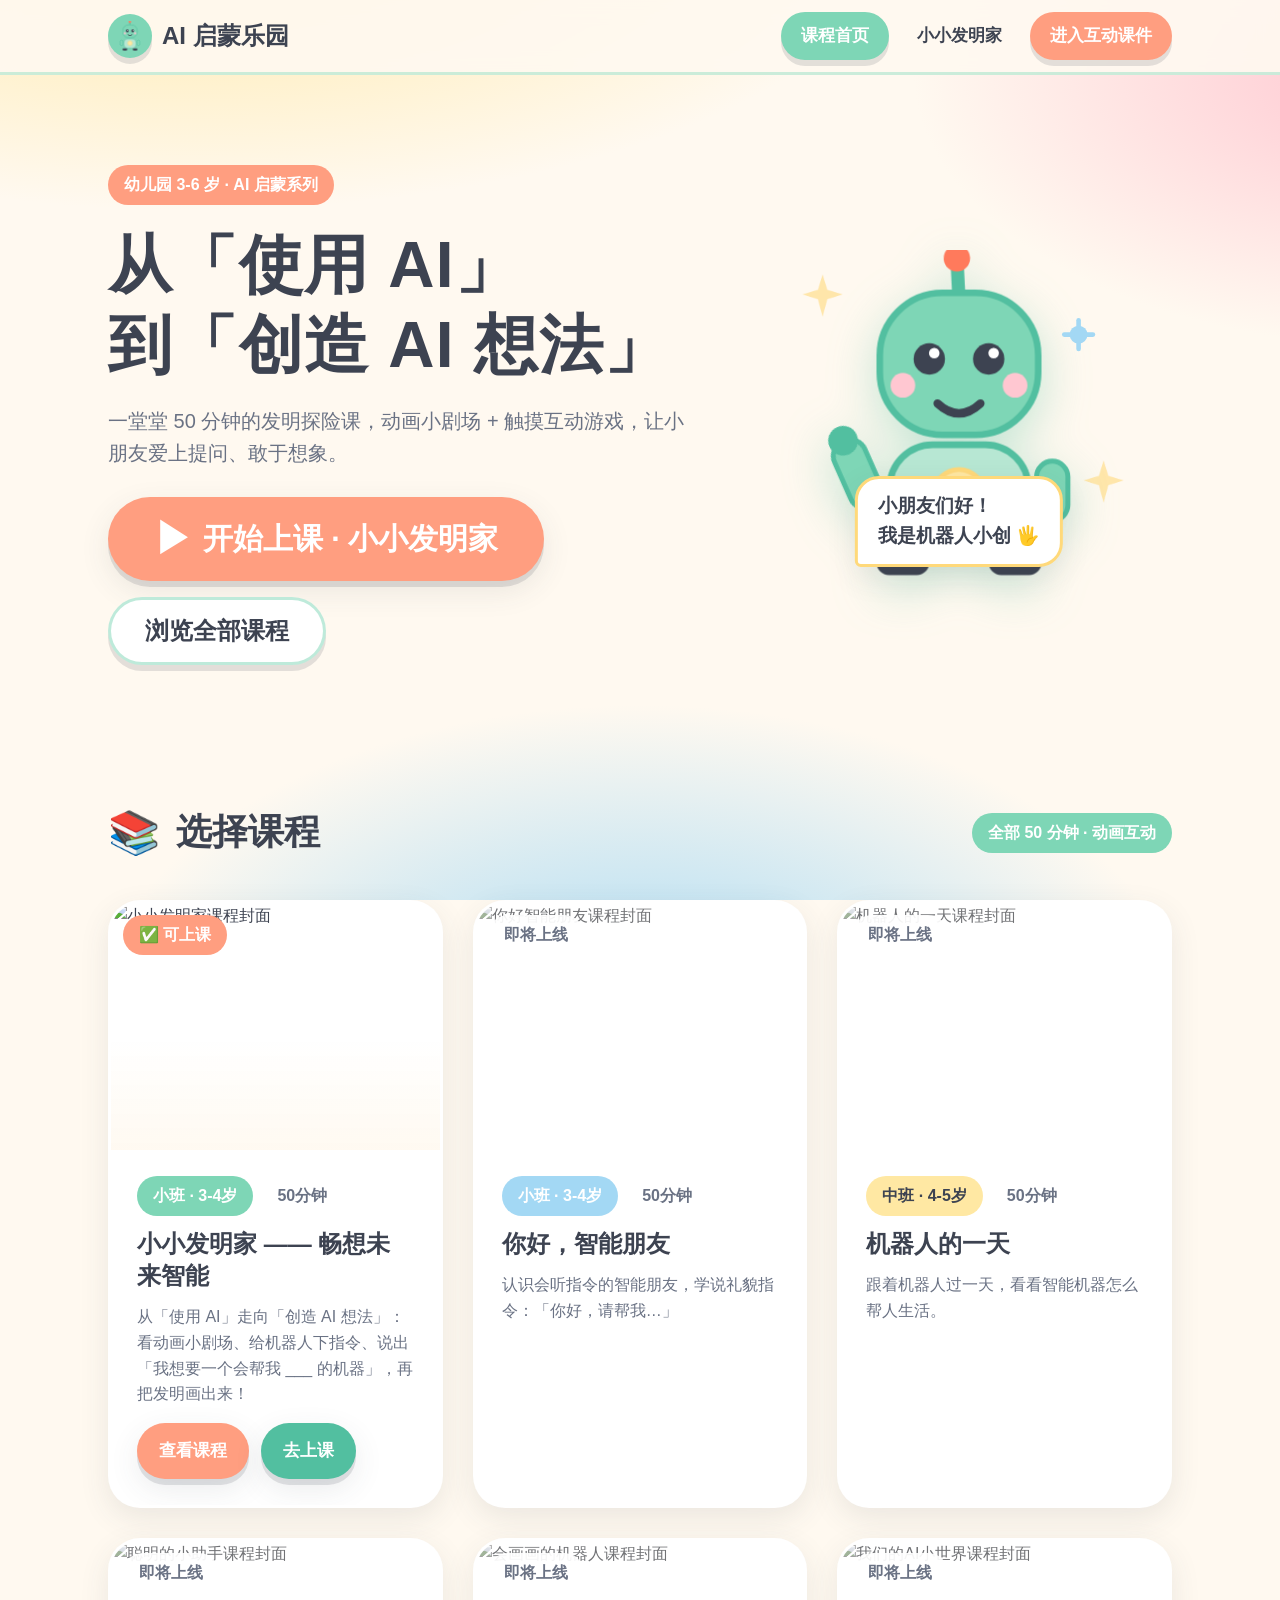
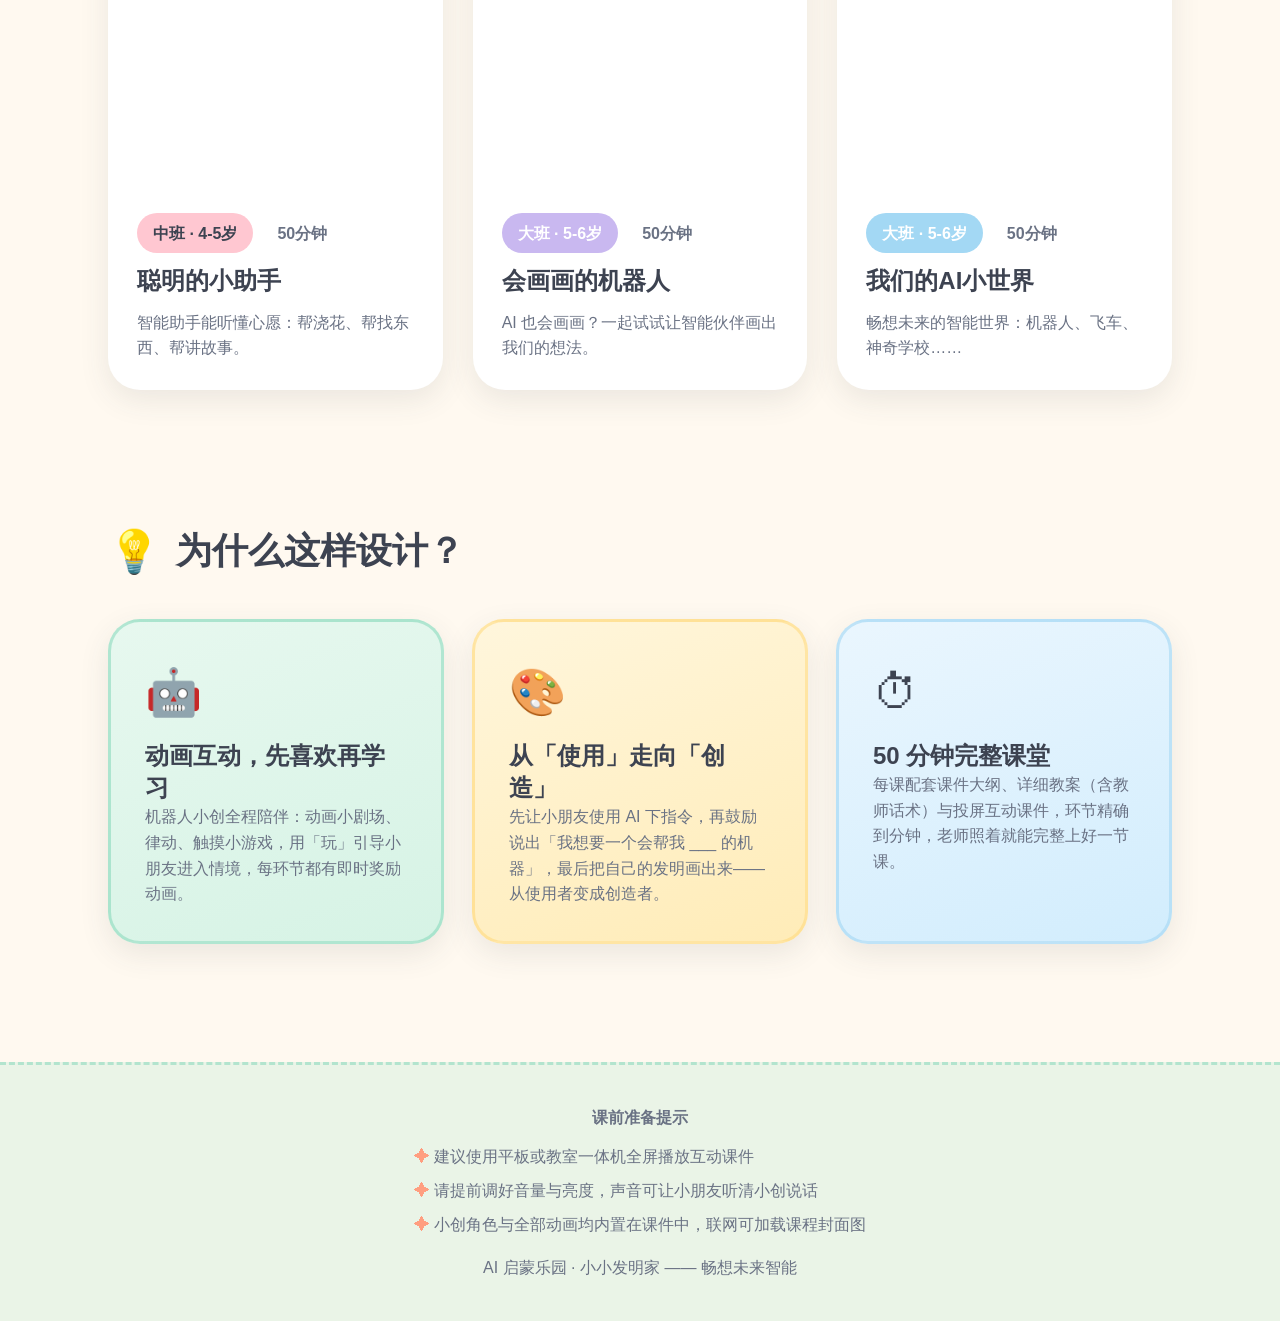
==== index.html @ d5af6b04 "deploy: AI kindergarten courseware website" ====
<!DOCTYPE html>
<html lang="zh-CN">
<head>
<meta charset="UTF-8">
<meta name="viewport" content="width=device-width, initial-scale=1.0, maximum-scale=1.0, user-scalable=no, viewport-fit=cover">
<title>AI 启蒙乐园 · 幼儿园AI启蒙课程平台</title>
<link rel="stylesheet" href="css/base.css">
<link rel="stylesheet" href="css/index.css">
</head>
<body>

<header class="site-nav">
  <div class="nav-inner">
    <a class="brand" href="index.html" aria-label="AI启蒙乐园首页">
      <span class="brand-logo">
        <svg width="30" height="30" viewBox="0 0 200 200" aria-hidden="true">
          <use href="svg/xiaochuang.svg#xc-happy"></use>
        </svg>
      </span>
      <span>AI 启蒙乐园</span>
    </a>
    <nav class="nav-links">
      <a class="nav-link is-active" href="index.html">课程首页</a>
      <a class="nav-link" href="courses/xiaoxiaofamingjia/index.html">小小发明家</a>
      <a class="nav-link nav-cta" href="courses/xiaoxiaofamingjia/classroom.html">进入互动课件</a>
    </nav>
  </div>
</header>

<main>

  <!-- ================= Hero ================= -->
  <section class="hero">
    <div class="page-shell hero-inner">
      <div class="hero-copy">
        <span class="badge badge--coral anim-rise" style="animation-delay:.05s">幼儿园 3-6 岁 · AI 启蒙系列</span>
        <h1 class="hero-title anim-rise" style="animation-delay:.12s">从「使用 AI」<br>到「创造 AI 想法」</h1>
        <p class="lead anim-rise" style="animation-delay:.2s">一堂堂 50 分钟的发明探险课，动画小剧场 + 触摸互动游戏，让小朋友爱上提问、敢于想象。</p>
        <div class="hero-actions anim-rise" style="animation-delay:.28s">
          <a class="btn btn--coral btn--lg" href="courses/xiaoxiaofamingjia/classroom.html">
            <span class="btn-icon">▶</span> 开始上课 · 小小发明家
          </a>
          <a class="btn btn--ghost" href="#courses">浏览全部课程</a>
        </div>
      </div>
      <div class="hero-mascot anim-rise" style="animation-delay:.18s" aria-hidden="true">
        <svg class="mascot-robot" viewBox="0 0 200 200" width="100%" height="100%">
          <use href="svg/xiaochuang.svg#xc-waving"></use>
        </svg>
        <svg class="deco deco--star1" viewBox="0 0 40 40"><use href="svg/xiaochuang.svg#star-spark"></use></svg>
        <svg class="deco deco--star2" viewBox="0 0 40 40"><use href="svg/xiaochuang.svg#star-spark"></use></svg>
        <svg class="deco deco--gear" viewBox="0 0 40 40" aria-hidden="true">
          <g fill="#A3D8F4">
            <circle cx="20" cy="20" r="7"/>
            <rect x="18.2" y="7" width="3.6" height="10" rx="1.8"/>
            <rect x="18.2" y="23" width="3.6" height="10" rx="1.8"/>
            <rect x="7" y="18.2" width="10" height="3.6" rx="1.8"/>
            <rect x="23" y="18.2" width="10" height="3.6" rx="1.8"/>
          </g>
        </svg>
        <div class="speech-bubble">小朋友们好！<br>我是机器人小创 🖐</div>
      </div>
    </div>
  </section>

  <!-- ================= 课程列表 ================= -->
  <section class="section" id="courses">
    <div class="page-shell">
      <div class="sec-head">
        <span class="sec-emoji">📚</span>
        <h2 class="sec-title">选择课程</h2>
        <span class="badge badge--mint">全部 50 分钟 · 动画互动</span>
      </div>

      <div class="course-grid">

        <!-- 小小发明家 · 可上课 -->
        <article class="course-card course-card--live">
          <div class="course-cover">
            <img src="https://trae-api-cn.mchost.guru/api/ide/v1/text_to_image?prompt=Cute%20robot%20inventor%20with%20antenna%20and%20wrench%20holding%20a%20glowing%20lightbulb%20cheerful%20smile%20flat%20vector%20illustration%20for%20kindergarten%20mint%20green%20and%20butter%20yellow%20macaron%20colors%20clean%20white%20background%20sticker%20style&image_size=landscape_4_3"
                 alt="小小发明家课程封面" loading="lazy">
            <span class="badge badge--live">✅ 可上课</span>
          </div>
          <div class="course-body">
            <div class="course-tags">
              <span class="badge badge--mint">小班 · 3-4岁</span>
              <span class="badge badge--ghost">50分钟</span>
            </div>
            <h3 class="card-title">小小发明家 —— 畅想未来智能</h3>
            <p class="course-desc">从「使用 AI」走向「创造 AI 想法」：看动画小剧场、给机器人下指令、说出「我想要一个会帮我 ___ 的机器」，再把发明画出来！</p>
            <div class="course-actions">
              <a class="btn btn--coral btn--sm" href="courses/xiaoxiaofamingjia/index.html">查看课程</a>
              <a class="btn btn--mint-solid btn--sm" href="courses/xiaoxiaofamingjia/classroom.html">去上课</a>
            </div>
          </div>
        </article>

        <!-- 即将上线 · 占位课程 -->
        <article class="course-card course-card--soon">
          <div class="course-cover">
            <img src="https://trae-api-cn.mchost.guru/api/ide/v1/text_to_image?prompt=Cute%20round%20robot%20waving%20hello%20with%20big%20friendly%20eyes%20flat%20vector%20illustration%20for%20kindergarten%20sky%20blue%20macaron%20palette%20clean%20white%20background%20sticker%20style&image_size=landscape_4_3"
                 alt="你好智能朋友课程封面" loading="lazy">
            <span class="badge badge--soon">即将上线</span>
          </div>
          <div class="course-body">
            <div class="course-tags">
              <span class="badge badge--sky">小班 · 3-4岁</span>
              <span class="badge badge--ghost">50分钟</span>
            </div>
            <h3 class="card-title">你好，智能朋友</h3>
            <p class="course-desc">认识会听指令的智能朋友，学说礼貌指令：「你好，请帮我…」</p>
          </div>
        </article>

        <article class="course-card course-card--soon">
          <div class="course-cover">
            <img src="https://trae-api-cn.mchost.guru/api/ide/v1/text_to_image?prompt=Cheerful%20robot%20waking%20up%20next%20to%20a%20little%20sun%20and%20toy%20blocks%20morning%20routine%20flat%20vector%20illustration%20for%20kindergarten%20butter%20yellow%20macaron%20palette%20clean%20white%20background%20sticker%20style&image_size=landscape_4_3"
                 alt="机器人的一天课程封面" loading="lazy">
            <span class="badge badge--soon">即将上线</span>
          </div>
          <div class="course-body">
            <div class="course-tags">
              <span class="badge badge--butter">中班 · 4-5岁</span>
              <span class="badge badge--ghost">50分钟</span>
            </div>
            <h3 class="card-title">机器人的一天</h3>
            <p class="course-desc">跟着机器人过一天，看看智能机器怎么帮人生活。</p>
          </div>
        </article>

        <article class="course-card course-card--soon">
          <div class="course-cover">
            <img src="https://trae-api-cn.mchost.guru/api/ide/v1/text_to_image?prompt=Helpful%20cute%20robot%20holding%20a%20heart%20and%20a%20serving%20tray%20flat%20vector%20illustration%20for%20kindergarten%20coral%20pink%20macaron%20palette%20clean%20white%20background%20sticker%20style&image_size=landscape_4_3"
                 alt="聪明的小助手课程封面" loading="lazy">
            <span class="badge badge--soon">即将上线</span>
          </div>
          <div class="course-body">
            <div class="course-tags">
              <span class="badge badge--pink">中班 · 4-5岁</span>
              <span class="badge badge--ghost">50分钟</span>
            </div>
            <h3 class="card-title">聪明的小助手</h3>
            <p class="course-desc">智能助手能听懂心愿：帮浇花、帮找东西、帮讲故事。</p>
          </div>
        </article>

        <article class="course-card course-card--soon">
          <div class="course-cover">
            <img src="https://trae-api-cn.mchost.guru/api/ide/v1/text_to_image?prompt=Cute%20robot%20painting%20on%20an%20easel%20with%20a%20big%20paintbrush%20colorful%20paint%20drops%20flat%20vector%20illustration%20for%20kindergarten%20lavender%20purple%20macaron%20palette%20clean%20white%20background%20sticker%20style&image_size=landscape_4_3"
                 alt="会画画的机器人课程封面" loading="lazy">
            <span class="badge badge--soon">即将上线</span>
          </div>
          <div class="course-body">
            <div class="course-tags">
              <span class="badge badge--lavender">大班 · 5-6岁</span>
              <span class="badge badge--ghost">50分钟</span>
            </div>
            <h3 class="card-title">会画画的机器人</h3>
            <p class="course-desc">AI 也会画画？一起试试让智能伙伴画出我们的想法。</p>
          </div>
        </article>

        <article class="course-card course-card--soon">
          <div class="course-cover">
            <img src="https://trae-api-cn.mchost.guru/api/ide/v1/text_to_image?prompt=Group%20of%20cute%20robots%20and%20happy%20children%20in%20a%20bright%20futuristic%20town%20with%20balloons%20and%20stars%20flat%20vector%20illustration%20for%20kindergarten%20colorful%20macaron%20palette%20clean%20white%20background%20sticker%20style&image_size=landscape_4_3"
                 alt="我们的AI小世界课程封面" loading="lazy">
            <span class="badge badge--soon">即将上线</span>
          </div>
          <div class="course-body">
            <div class="course-tags">
              <span class="badge badge--sky">大班 · 5-6岁</span>
              <span class="badge badge--ghost">50分钟</span>
            </div>
            <h3 class="card-title">我们的AI小世界</h3>
            <p class="course-desc">畅想未来的智能世界：机器人、飞车、神奇学校……</p>
          </div>
        </article>

      </div>
    </div>
  </section>

  <!-- ================= 核心理念 ================= -->
  <section class="section--tight">
    <div class="page-shell">
      <div class="sec-head">
        <span class="sec-emoji">💡</span>
        <h2 class="sec-title">为什么这样设计？</h2>
      </div>
      <div class="feature-grid">
        <div class="card card--tint-mint">
          <div class="feature-icon">🤖</div>
          <h3 class="card-title">动画互动，先喜欢再学习</h3>
          <p>机器人小创全程陪伴：动画小剧场、律动、触摸小游戏，用「玩」引导小朋友进入情境，每环节都有即时奖励动画。</p>
        </div>
        <div class="card card--tint-butter">
          <div class="feature-icon">🎨</div>
          <h3 class="card-title">从「使用」走向「创造」</h3>
          <p>先让小朋友使用 AI 下指令，再鼓励说出「我想要一个会帮我 ___ 的机器」，最后把自己的发明画出来——从使用者变成创造者。</p>
        </div>
        <div class="card card--tint-sky">
          <div class="feature-icon">⏱</div>
          <h3 class="card-title">50 分钟完整课堂</h3>
          <p>每课配套课件大纲、详细教案（含教师话术）与投屏互动课件，环节精确到分钟，老师照着就能完整上好一节课。</p>
        </div>
      </div>
    </div>
  </section>

</main>

<footer class="site-footer">
  <div class="footer-inner">
    <p><strong>课前准备提示</strong></p>
    <ul class="tip-list">
      <li>建议使用平板或教室一体机全屏播放互动课件</li>
      <li>请提前调好音量与亮度，声音可让小朋友听清小创说话</li>
      <li>小创角色与全部动画均内置在课件中，联网可加载课程封面图</li>
    </ul>
    <p style="margin-top:14px">AI 启蒙乐园 · 小小发明家 —— 畅想未来智能</p>
  </div>
</footer>

<script src="js/common.js"></script>
</body>
</html>
---- css/base.css ----
/* ============================================================
   base.css — 幼儿园AI启蒙课程平台 · 共享设计系统
   马卡龙发明乐园风：薄荷绿主色 + 奶油黄/珊瑚橙点缀
   ============================================================ */

:root {
  /* 马卡龙色板 */
  --mint: #7ED6B6;
  --mint-deep: #52BFA0;
  --butter: #FFE8A3;
  --butter-deep: #FFD97A;
  --pink: #FFC7D1;
  --sky: #A3D8F4;
  --sky-deep: #6FB8E8;
  --lavender: #C9B8F0;
  --coral: #FF9E80;
  --coral-deep: #FF7A5C;
  --ink: #3D4351;
  --ink-soft: #6A7284;
  --cream: #FFF9F0;
  --white: #FFFFFF;

  /* 圆角与阴影 */
  --radius-lg: 32px;
  --radius-md: 22px;
  --radius-sm: 14px;
  --shadow-soft: 0 10px 30px rgba(61, 67, 81, 0.10);
  --shadow-pop: 0 16px 40px rgba(61, 67, 81, 0.16);
  --shadow-btn: 0 6px 0 rgba(61, 67, 81, 0.14);

  /* 触控与间距 */
  --touch-min: 68px;
  --space-page: clamp(20px, 4vw, 48px);

  /* 字体 */
  --font-round: "Yuanti SC", "PingFang SC", "Hiragino Sans GB", "Microsoft YaHei", sans-serif;
  --font-body: "PingFang SC", "Hiragino Sans GB", "Microsoft YaHei", sans-serif;
}

* { margin: 0; padding: 0; box-sizing: border-box; }

html { -webkit-text-size-adjust: 100%; }

body {
  font-family: var(--font-body);
  color: var(--ink);
  background:
    radial-gradient(1200px 500px at 15% -10%, var(--butter) 0%, transparent 60%),
    radial-gradient(900px 500px at 110% 8%, var(--pink) 0%, transparent 55%),
    radial-gradient(1000px 600px at 50% 115%, var(--sky) 0%, transparent 55%),
    var(--cream);
  background-attachment: fixed;
  min-height: 100vh;
  line-height: 1.6;
  touch-action: manipulation;
  -webkit-tap-highlight-color: transparent;
  overflow-x: hidden;
}

img { max-width: 100%; display: block; }
a { color: inherit; text-decoration: none; }
button { font-family: inherit; border: none; cursor: pointer; background: none; color: inherit; }
ul, ol { list-style: none; }

:focus-visible { outline: 4px dashed var(--coral); outline-offset: 3px; border-radius: 12px; }

/* ---------- 版式 ---------- */
/* 通用隐藏工具类：所有 is-hidden 元素的隐藏规则（question 卡/提示面板等） */
.is-hidden { display: none !important; }

.page-shell { max-width: 1160px; margin: 0 auto; padding: 0 var(--space-page); }

.hero-title, .h-display {
  font-family: var(--font-round);
  letter-spacing: 0.02em;
}

h1.hero-title { font-size: clamp(34px, 5.4vw, 64px); line-height: 1.25; }
h2.sec-title { font-size: clamp(24px, 3.4vw, 36px); font-family: var(--font-round); line-height: 1.3; }
h3.card-title { font-size: clamp(18px, 2.2vw, 24px); font-family: var(--font-round); line-height: 1.35; }

.lead { font-size: clamp(16px, 2.2vw, 20px); color: var(--ink-soft); }

/* ---------- 顶部导航 ---------- */
.site-nav {
  position: sticky;
  top: 0;
  z-index: 50;
  background: rgba(255, 249, 240, 0.92);
  backdrop-filter: blur(10px);
  border-bottom: 3px solid rgba(126, 214, 182, 0.4);
}
.nav-inner {
  max-width: 1160px;
  margin: 0 auto;
  padding: 12px var(--space-page);
  display: flex;
  align-items: center;
  gap: 18px;
  flex-wrap: wrap;
}
.brand {
  display: flex;
  align-items: center;
  gap: 10px;
  font-family: var(--font-round);
  font-size: clamp(18px, 2.4vw, 24px);
  font-weight: 700;
}
.brand-logo {
  width: 44px;
  height: 44px;
  border-radius: 50%;
  background: var(--mint);
  display: grid;
  place-items: center;
  box-shadow: var(--shadow-btn);
  animation: floatY 3.5s ease-in-out infinite;
}
.nav-links { display: flex; gap: 8px; margin-left: auto; flex-wrap: wrap; }
.nav-link {
  display: inline-flex;
  align-items: center;
  justify-content: center;
  min-height: 48px;
  padding: 0 20px;
  border-radius: 999px;
  font-family: var(--font-round);
  font-size: clamp(15px, 1.8vw, 17px);
  font-weight: 600;
  color: var(--ink);
  transition: transform 0.15s ease, background 0.15s ease;
}
.nav-link:hover { transform: translateY(-2px); background: rgba(126, 214, 182, 0.25); }
.nav-link.is-active { background: var(--mint); color: var(--white); box-shadow: var(--shadow-btn); }
.nav-cta {
  background: var(--coral);
  color: var(--white);
  box-shadow: var(--shadow-btn);
}

/* ---------- 大按钮 ---------- */
.btn {
  display: inline-flex;
  align-items: center;
  justify-content: center;
  gap: 10px;
  min-height: var(--touch-min);
  padding: 0 34px;
  border-radius: 999px;
  font-family: var(--font-round);
  font-size: clamp(18px, 2.6vw, 24px);
  font-weight: 700;
  color: var(--white);
  background: var(--mint-deep);
  box-shadow: var(--shadow-btn), var(--shadow-soft);
  transition: transform 0.12s ease, box-shadow 0.12s ease, filter 0.12s ease;
  user-select: none;
}
.btn:active { transform: translateY(4px) scale(0.97); box-shadow: none; }
.btn:hover { filter: brightness(1.06); }
.btn--coral { background: var(--coral); }
.btn--sky { background: var(--sky-deep); }
.btn--butter { background: var(--butter-deep); color: var(--ink); }
.btn--ghost { background: var(--white); color: var(--ink); box-shadow: var(--shadow-btn); border: 3px solid rgba(126, 214, 182, 0.5); }
.btn--lg { min-height: 84px; padding: 0 46px; font-size: clamp(22px, 3vw, 30px); }
.btn--sm { min-height: 56px; padding: 0 22px; font-size: clamp(15px, 2vw, 17px); }
.btn-icon { font-size: 1.3em; }

/* ---------- 卡片 ---------- */
.card {
  background: var(--white);
  border-radius: var(--radius-lg);
  box-shadow: var(--shadow-soft);
  padding: clamp(22px, 3.4vw, 34px);
  border: 3px solid rgba(255, 255, 255, 0.9);
}
.card--tint-mint { background: linear-gradient(160deg, #E7F8EF, #D6F3E5); border-color: rgba(126,214,182,.5); }
.card--tint-butter { background: linear-gradient(160deg, #FFF6DC, #FFECB8); border-color: rgba(255,217,122,.55); }
.card--tint-sky { background: linear-gradient(160deg, #EAF6FE, #D2EDFD); border-color: rgba(163,216,244,.6); }
.card--tint-pink { background: linear-gradient(160deg, #FFEDF1, #FFD9E1); border-color: rgba(255,199,209,.65); }

.badge {
  display: inline-flex;
  align-items: center;
  gap: 6px;
  min-height: 40px;
  padding: 0 16px;
  border-radius: 999px;
  font-family: var(--font-round);
  font-size: clamp(13px, 1.7vw, 16px);
  font-weight: 700;
}
.badge--mint { background: var(--mint); color: #fff; }
.badge--coral { background: var(--coral); color: #fff; }
.badge--butter { background: var(--butter); color: var(--ink); }
.badge--ghost { background: rgba(255,255,255,.85); color: var(--ink-soft); }

/* ---------- 区块 ---------- */
.section { padding: clamp(40px, 7vw, 80px) 0; }
.section--tight { padding: clamp(28px, 4vw, 48px) 0; }
.sec-head { display: flex; align-items: center; gap: 16px; margin-bottom: clamp(20px, 3vw, 34px); flex-wrap: wrap; }
.sec-head .sec-title { margin-right: auto; }
.sec-emoji { font-size: clamp(30px, 4vw, 42px); }

/* ---------- 页脚 ---------- */
.site-footer {
  margin-top: clamp(40px, 6vw, 70px);
  padding: clamp(24px, 4vw, 40px) var(--space-page);
  background: rgba(126, 214, 182, 0.16);
  border-top: 3px dashed rgba(126, 214, 182, 0.5);
  text-align: center;
  color: var(--ink-soft);
  font-size: clamp(14px, 1.8vw, 16px);
}
.footer-inner { max-width: 1160px; margin: 0 auto; }
.tip-list { display: inline-block; text-align: left; margin-top: 10px; }
.tip-list li { padding: 4px 0; }
.tip-list li::before { content: "✦ "; color: var(--coral); }

/* ---------- 动效 ---------- */
@keyframes floatY { 0%,100% { transform: translateY(0); } 50% { transform: translateY(-8px); } }
@keyframes popIn {
  0% { transform: scale(0.6); opacity: 0; }
  70% { transform: scale(1.06); opacity: 1; }
  100% { transform: scale(1); opacity: 1; }
}
@keyframes wobble { 0%,100% { transform: rotate(0); } 25% { transform: rotate(-3deg); } 75% { transform: rotate(3deg); } }
@keyframes riseUp { from { transform: translateY(26px); opacity: 0; } to { transform: translateY(0); opacity: 1; } }

.anim-rise { animation: riseUp 0.6s cubic-bezier(.2,.8,.3,1) both; }

@media (prefers-reduced-motion: reduce) {
  *, *::before, *::after { animation-duration: 0.01ms !important; animation-iteration-count: 1 !important; transition-duration: 0.01ms !important; }
}

/* ---------- 打印 ---------- */
@media print {
  .site-nav, .no-print { display: none !important; }
  body { background: #fff; }
  .card { box-shadow: none; border: 1px solid #ddd; break-inside: avoid; }
}
---- css/index.css ----
/* ============================================================
   index.css — 课程平台首页
   ============================================================ */

/* ---------- Hero ---------- */
.hero { padding: clamp(44px, 8vw, 90px) 0 clamp(30px, 5vw, 54px); }
.hero-inner {
  display: grid;
  grid-template-columns: 1.15fr 0.85fr;
  gap: clamp(28px, 5vw, 60px);
  align-items: center;
}
.hero-copy { display: flex; flex-direction: column; gap: 20px; align-items: flex-start; }
.hero-actions { display: flex; gap: 16px; flex-wrap: wrap; margin-top: 8px; }

.hero-mascot { position: relative; min-height: 300px; }
.mascot-robot {
  width: clamp(220px, 30vw, 330px);
  display: block;
  margin: 0 auto;
  filter: drop-shadow(0 14px 24px rgba(82, 191, 160, 0.35));
  animation: floatY 3.8s ease-in-out infinite;
}
.deco { position: absolute; width: clamp(34px, 4vw, 54px); height: clamp(34px, 4vw, 54px); }
.deco--star1 { top: 6%; left: 12%; animation: floatY 3s ease-in-out infinite; }
.deco--star2 { bottom: 22%; right: 10%; animation: floatY 2.6s ease-in-out 0.4s infinite; }
.deco--gear { top: 18%; right: 16%; animation: wobble 4s ease-in-out infinite; }

.speech-bubble {
  position: absolute;
  bottom: 4%;
  left: 50%;
  transform: translateX(-50%);
  background: #fff;
  border: 3px solid var(--butter-deep);
  border-radius: 24px 24px 24px 6px;
  padding: 12px 20px;
  font-family: var(--font-round);
  font-size: clamp(15px, 2vw, 19px);
  font-weight: 700;
  box-shadow: var(--shadow-soft);
  animation: floatY 3.4s ease-in-out 0.6s infinite;
  white-space: nowrap;
}

/* ---------- 课程卡片 ---------- */
.course-grid {
  display: grid;
  grid-template-columns: repeat(auto-fill, minmax(280px, 1fr));
  gap: clamp(20px, 3vw, 30px);
}
.course-card {
  background: #fff;
  border-radius: var(--radius-lg);
  box-shadow: var(--shadow-soft);
  overflow: hidden;
  border: 3px solid rgba(255,255,255,0.9);
  display: flex;
  flex-direction: column;
  transition: transform 0.18s ease, box-shadow 0.18s ease;
}
.course-card--live:hover { transform: translateY(-6px); box-shadow: var(--shadow-pop); }
.course-cover { position: relative; aspect-ratio: 4 / 3; overflow: hidden; }
.course-cover img { width: 100%; height: 100%; object-fit: cover; }
.course-card--live .course-cover::after {
  content: "";
  position: absolute; inset: 0;
  background: linear-gradient(180deg, transparent 55%, rgba(255,249,240,0.9));
}
.course-card--soon .course-cover img { filter: grayscale(0.7) opacity(0.75); }

.badge--live { position: absolute; top: 12px; left: 12px; z-index: 2; background: var(--coral); color: #fff; }
.badge--soon { position: absolute; top: 12px; left: 12px; z-index: 2; background: rgba(255,255,255,0.92); color: var(--ink-soft); }

.course-body { padding: clamp(18px, 2.6vw, 26px); display: flex; flex-direction: column; gap: 12px; flex: 1; }
.course-tags { display: flex; gap: 8px; flex-wrap: wrap; }
.badge--lavender { background: var(--lavender); color: #fff; }
.badge--sky { background: var(--sky); color: #fff; }
.badge--butter { background: var(--butter); color: var(--ink); }
.badge--pink { background: var(--pink); color: var(--ink); }
.btn--mint-solid { background: var(--mint-deep); }
.course-desc { color: var(--ink-soft); font-size: clamp(14px, 1.9vw, 16px); flex: 1; }
.course-actions { display: flex; gap: 12px; margin-top: 4px; }

/* ---------- 理念卡 ---------- */
.feature-grid {
  display: grid;
  grid-template-columns: repeat(auto-fit, minmax(250px, 1fr));
  gap: clamp(18px, 2.6vw, 28px);
}
.feature-icon { font-size: clamp(34px, 5vw, 46px); margin-bottom: 10px; }
.feature-grid .card p { color: var(--ink-soft); font-size: clamp(14px, 1.9vw, 16px); }

/* ---------- 平板适配 ---------- */
@media (max-width: 860px) {
  .hero-inner { grid-template-columns: 1fr; }
  .hero-mascot { min-height: 250px; order: -1; }
  .speech-bubble { bottom: 0; }
}
@media (max-width: 560px) {
  .nav-links { margin-left: 0; width: 100%; justify-content: flex-start; }
  .speech-bubble { white-space: normal; }
}
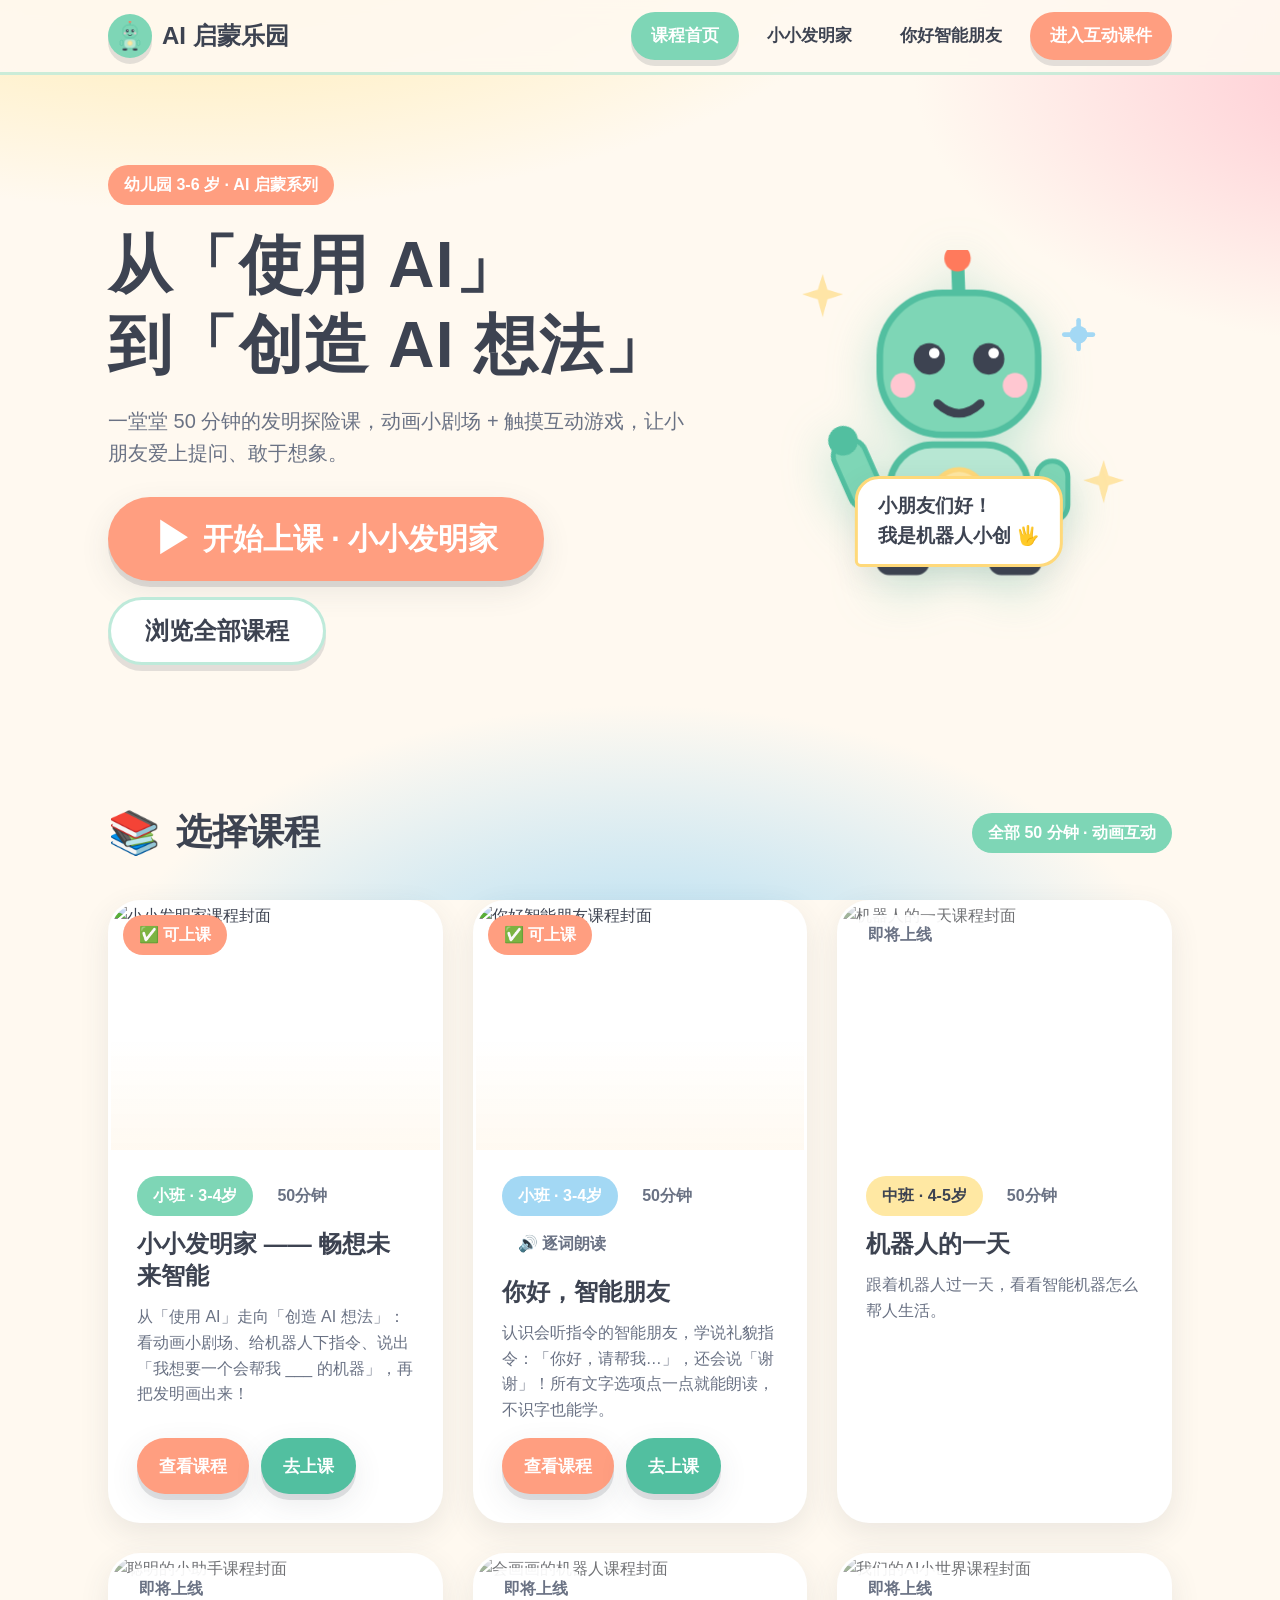
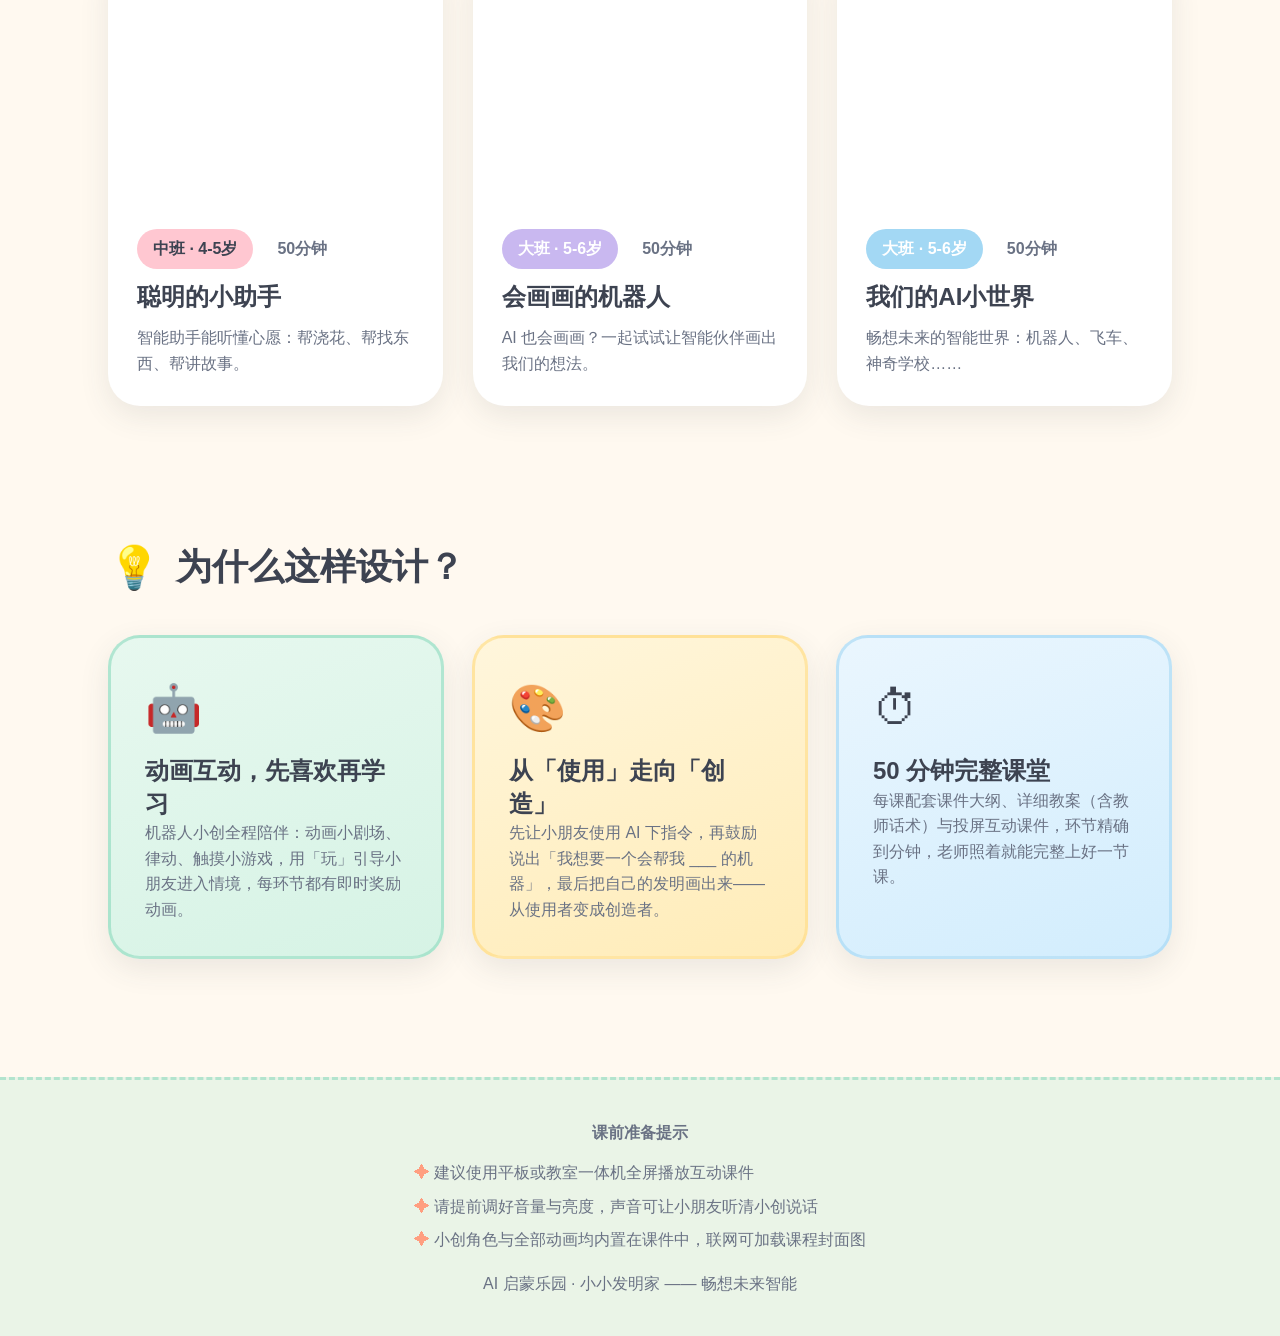
==== commit a1aac55f: "feat: 新增第二节课程「你好智能朋友」+ 全课程接入TTS逐词朗读 - 新增第二节四件套(index/outline/lesson/classroom)7场景互动课件 - 所有文字选项接入浏览器T" ====
--- a/index.html
+++ b/index.html
@@ -22,6 +22,7 @@
     <nav class="nav-links">
       <a class="nav-link is-active" href="index.html">课程首页</a>
       <a class="nav-link" href="courses/xiaoxiaofamingjia/index.html">小小发明家</a>
+      <a class="nav-link" href="courses/nihaozhinengpengyou/index.html">你好智能朋友</a>
       <a class="nav-link nav-cta" href="courses/xiaoxiaofamingjia/classroom.html">进入互动课件</a>
     </nav>
   </div>
@@ -95,20 +96,25 @@
           </div>
         </article>
 
-        <!-- 即将上线 · 占位课程 -->
-        <article class="course-card course-card--soon">
+        <!-- 你好智能朋友 · 可上课 -->
+        <article class="course-card course-card--live">
           <div class="course-cover">
             <img src="https://trae-api-cn.mchost.guru/api/ide/v1/text_to_image?prompt=Cute%20round%20robot%20waving%20hello%20with%20big%20friendly%20eyes%20flat%20vector%20illustration%20for%20kindergarten%20sky%20blue%20macaron%20palette%20clean%20white%20background%20sticker%20style&image_size=landscape_4_3"
                  alt="你好智能朋友课程封面" loading="lazy">
-            <span class="badge badge--soon">即将上线</span>
+            <span class="badge badge--live">✅ 可上课</span>
           </div>
           <div class="course-body">
             <div class="course-tags">
               <span class="badge badge--sky">小班 · 3-4岁</span>
               <span class="badge badge--ghost">50分钟</span>
+              <span class="badge badge--ghost">🔊 逐词朗读</span>
             </div>
             <h3 class="card-title">你好，智能朋友</h3>
-            <p class="course-desc">认识会听指令的智能朋友，学说礼貌指令：「你好，请帮我…」</p>
+            <p class="course-desc">认识会听指令的智能朋友，学说礼貌指令：「你好，请帮我…」，还会说「谢谢」！所有文字选项点一点就能朗读，不识字也能学。</p>
+            <div class="course-actions">
+              <a class="btn btn--coral btn--sm" href="courses/nihaozhinengpengyou/index.html">查看课程</a>
+              <a class="btn btn--mint-solid btn--sm" href="courses/nihaozhinengpengyou/classroom.html">去上课</a>
+            </div>
           </div>
         </article>
 
